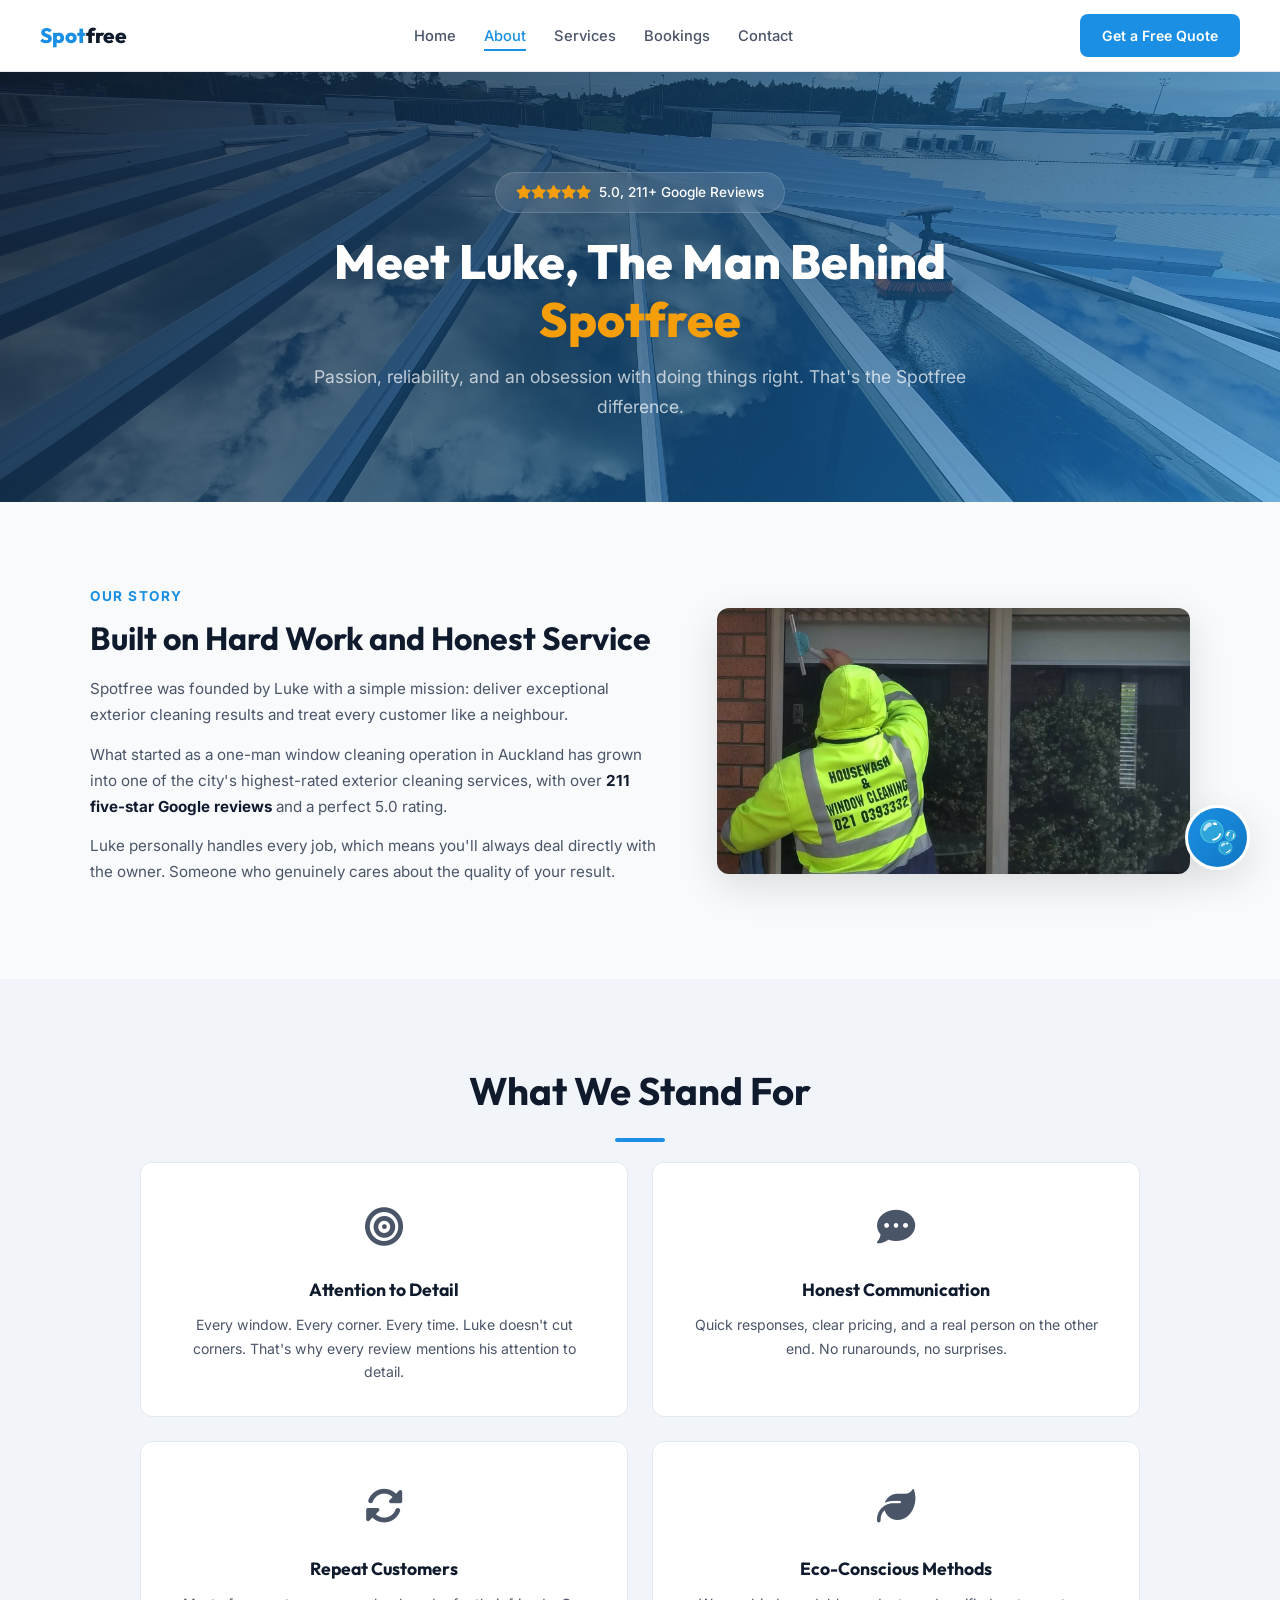
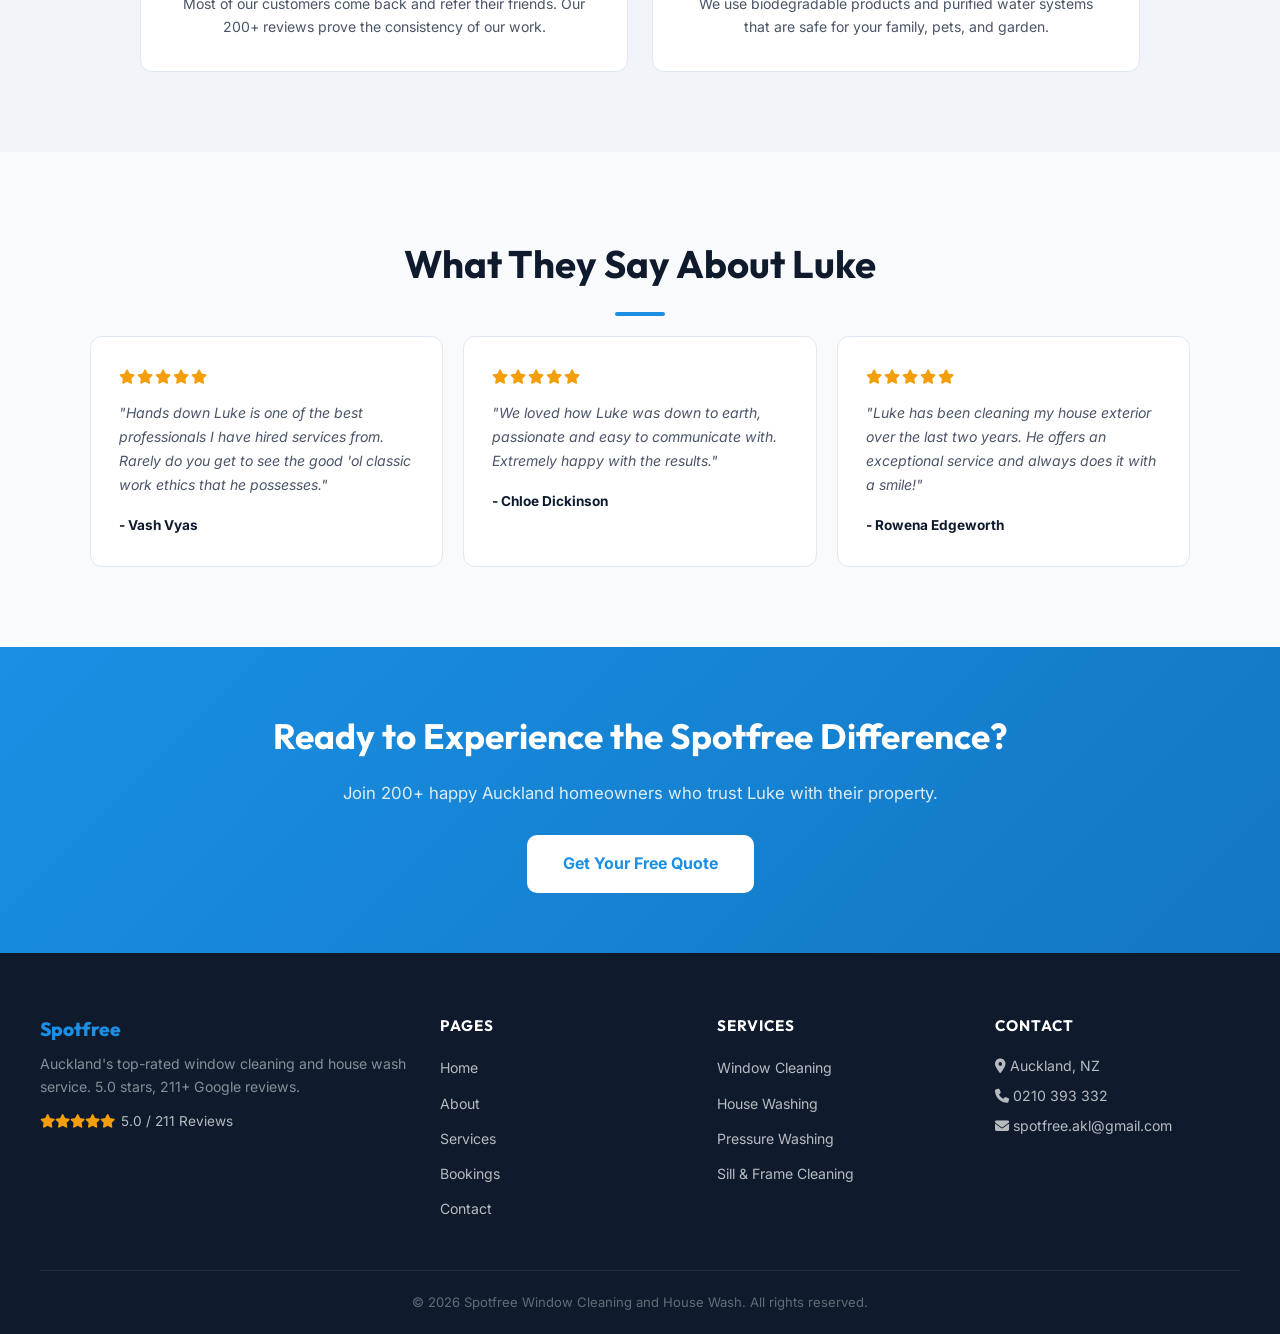
==== about/index.html @ b1c80ca0 "Initial commit of Spotfree 2.0" ====
<!DOCTYPE html>
<html lang="en">

<head>
    <meta charset="UTF-8">
    <meta name="viewport" content="width=device-width, initial-scale=1.0">
    <meta name="description"
        content="About Spotfree Window Cleaning. Meet Luke, Auckland's most trusted window cleaner. 5.0 stars, 211+ reviews. Learn our story.">
    <title>About | Spotfree Window Cleaning &amp; House Wash, Auckland</title>
    <link rel="preconnect" href="https://fonts.googleapis.com">
    <link rel="preconnect" href="https://fonts.gstatic.com" crossorigin>
    <link
        href="https://fonts.googleapis.com/css2?family=Inter:wght@300;400;500;600;700&family=Outfit:wght@400;600;700;800&display=swap"
        rel="stylesheet">
    <link rel="stylesheet" href="../shared.css">
    <link rel="stylesheet" href="https://cdnjs.cloudflare.com/ajax/libs/font-awesome/6.5.1/css/all.min.css" crossorigin="anonymous" referrerpolicy="no-referrer">
</head>

<body>
    <header class="site-header" id="site-header">
        <a href="../" class="logo">Spot<span>free</span></a>
        <nav>
            <ul class="nav-links">
                <li><a href="../">Home</a></li>
                <li><a href="../about/" class="active">About</a></li>
                <li><a href="../services/">Services</a></li>
                <li><a href="../bookings/">Bookings</a></li>
                <li><a href="../contact/">Contact</a></li>
            </ul>
        </nav>
        <a href="../contact/" class="header-cta">Get a Free Quote</a>
        <button class="hamburger" id="hamburger" aria-label="Open menu"><i class="fa-solid fa-bars"></i></button>
    </header>
    <nav class="mobile-nav" id="mobile-nav">
        <a href="../">Home</a><a href="../about/" class="active">About</a><a href="../services/">Services</a><a
            href="../bookings/">Bookings</a><a href="../contact/">Contact</a>
        <a href="../contact/" class="mobile-cta">Get a Free Quote</a>
    </nav>

    <!-- HERO -->
    <section class="page-hero">
        <div class="page-hero-content">
            <div class="hero-badge"><span class="stars"><i class="fa-solid fa-star"></i><i class="fa-solid fa-star"></i><i class="fa-solid fa-star"></i><i class="fa-solid fa-star"></i><i class="fa-solid fa-star"></i></span><span>5.0, 211+ Google Reviews</span></div>
            <h1>Meet Luke, The Man Behind <span class="accent">Spotfree</span></h1>
            <p>Passion, reliability, and an obsession with doing things right. That's the Spotfree difference.</p>
        </div>
    </section>

    <!-- STORY -->
    <section class="section">
        <div class="content-block">
            <div class="content-text fade-in">
                <span class="section-label">Our Story</span>
                <h2 class="content-heading">Built on Hard Work and Honest Service</h2>
                <p>Spotfree was founded by Luke with a simple mission: deliver exceptional exterior cleaning results and
                    treat every customer like a neighbour.</p>
                <p>What started as a one-man window cleaning operation in Auckland has grown into one of the city's
                    highest-rated exterior cleaning services, with over <strong>211 five-star Google reviews</strong>
                    and a perfect 5.0 rating.</p>
                <p>Luke personally handles every job, which means you'll always deal directly with the owner. Someone
                    who genuinely cares about the quality of your result.</p>
            </div>
            <div class="content-image fade-in-right">
                <img src="../images/real_entrance_09.jpg" alt="Luke from Spotfree at work cleaning windows"
                    loading="lazy">
            </div>
        </div>
    </section>

    <!-- VALUES -->
    <section class="section section-alt">
        <h2 class="section-title fade-in">What We Stand For</h2>
        <div class="accent-line"></div>
        <div class="values-grid">
            <div class="value-card fade-in">
                <div class="value-icon"><i class="fa-solid fa-bullseye"></i></div>
                <h3>Attention to Detail</h3>
                <p>Every window. Every corner. Every time. Luke doesn't cut corners. That's why every review mentions
                    his attention to detail.</p>
            </div>
            <div class="value-card fade-in">
                <div class="value-icon"><i class="fa-solid fa-comment-dots"></i></div>
                <h3>Honest Communication</h3>
                <p>Quick responses, clear pricing, and a real person on the other end. No runarounds, no surprises.</p>
            </div>
            <div class="value-card fade-in">
                <div class="value-icon"><i class="fa-solid fa-rotate"></i></div>
                <h3>Repeat Customers</h3>
                <p>Most of our customers come back and refer their friends. Our 200+ reviews prove the consistency of
                    our work.</p>
            </div>
            <div class="value-card fade-in">
                <div class="value-icon"><i class="fa-solid fa-leaf"></i></div>
                <h3>Eco-Conscious Methods</h3>
                <p>We use biodegradable products and purified water systems that are safe for your family, pets, and
                    garden.</p>
            </div>
        </div>
    </section>

    <!-- HIGHLIGHT REVIEWS -->
    <section class="section">
        <h2 class="section-title fade-in">What They Say About Luke</h2>
        <div class="accent-line"></div>
        <div class="testimonial-highlights">
            <div class="testimonial-card fade-in">
                <div class="review-card-stars"><i class="fa-solid fa-star"></i><i class="fa-solid fa-star"></i><i class="fa-solid fa-star"></i><i class="fa-solid fa-star"></i><i class="fa-solid fa-star"></i></div>
                <p>"Hands down Luke is one of the best professionals I have hired services from. Rarely do you get to
                    see the good 'ol classic work ethics that he possesses."</p>
                <strong>- Vash Vyas</strong>
            </div>
            <div class="testimonial-card fade-in">
                <div class="review-card-stars"><i class="fa-solid fa-star"></i><i class="fa-solid fa-star"></i><i class="fa-solid fa-star"></i><i class="fa-solid fa-star"></i><i class="fa-solid fa-star"></i></div>
                <p>"We loved how Luke was down to earth, passionate and easy to communicate with. Extremely happy with
                    the results."</p>
                <strong>- Chloe Dickinson</strong>
            </div>
            <div class="testimonial-card fade-in">
                <div class="review-card-stars"><i class="fa-solid fa-star"></i><i class="fa-solid fa-star"></i><i class="fa-solid fa-star"></i><i class="fa-solid fa-star"></i><i class="fa-solid fa-star"></i></div>
                <p>"Luke has been cleaning my house exterior over the last two years. He offers an exceptional service
                    and always does it with a smile!"</p>
                <strong>- Rowena Edgeworth</strong>
            </div>
        </div>
    </section>

    <!-- CTA -->
    <section class="cta-banner">
        <h2>Ready to Experience the Spotfree Difference?</h2>
        <p>Join 200+ happy Auckland homeowners who trust Luke with their property.</p>
        <a href="../contact/" class="btn-white">Get Your Free Quote</a>
    </section>

    <!-- FOOTER -->
    <footer class="site-footer">
        <div class="footer-grid">
            <div class="footer-brand">
                <div class="footer-logo">Spotfree</div>
                <p class="footer-tagline">Auckland's top-rated window cleaning and house wash service. 5.0 stars, 211+
                    Google reviews.</p>
                <div class="footer-rating"><span class="stars"><i class="fa-solid fa-star"></i><i class="fa-solid fa-star"></i><i class="fa-solid fa-star"></i><i class="fa-solid fa-star"></i><i class="fa-solid fa-star"></i></span><span>5.0 / 211 Reviews</span></div>
            </div>
            <div class="footer-nav">
                <h4 class="footer-heading">Pages</h4>
                <ul>
                    <li><a href="../">Home</a></li>
                    <li><a href="../about/">About</a></li>
                    <li><a href="../services/">Services</a></li>
                    <li><a href="../bookings/">Bookings</a></li>
                    <li><a href="../contact/">Contact</a></li>
                </ul>
            </div>
            <div class="footer-nav">
                <h4 class="footer-heading">Services</h4>
                <ul>
                    <li><a href="../services/">Window Cleaning</a></li>
                    <li><a href="../services/">House Washing</a></li>
                    <li><a href="../services/">Pressure Washing</a></li>
                    <li><a href="../services/">Sill & Frame Cleaning</a></li>
                </ul>
            </div>
            <div class="footer-contact">
                <h4 class="footer-heading">Contact</h4>
                <p><i class="fa-solid fa-location-dot"></i> Auckland, NZ</p>
                <p><i class="fa-solid fa-phone"></i> <a href="tel:0210393332">0210 393 332</a></p>
                <p><i class="fa-solid fa-envelope"></i> <a href="mailto:spotfree.akl@gmail.com">spotfree.akl@gmail.com</a></p>
                </div>
        </div>
        <div class="footer-bottom">
            <p>&copy; 2026 Spotfree Window Cleaning and House Wash. All rights reserved.</p>
        </div>
    </footer>
    <script src="../shared.js"></script>
</body>

</html>
---- shared.css ----
/* ═══════════════ DESIGN TOKENS ═══════════════ */
:root {
    --color-bg: #f8fafb;
    --color-dark: #0f1b2d;
    --color-accent: #1a8fe3;
    --color-accent-dark: #1277c4;
    --color-accent-light: #e8f4fd;
    --color-text: #4a5568;
    --color-heading: #0f1b2d;
    --color-white: #ffffff;
    --color-gold: #f59e0b;
    --color-gold-light: #fef3c7;
    --color-border: #e2e8f0;
    --color-card: #ffffff;
    --color-section-alt: #f1f5f9;
    --font-heading: 'Outfit', sans-serif;
    --font-body: 'Inter', sans-serif;
    --shadow-sm: 0 1px 3px rgba(0, 0, 0, 0.08);
    --shadow-md: 0 4px 16px rgba(0, 0, 0, 0.1);
    --shadow-lg: 0 12px 40px rgba(0, 0, 0, 0.12);
    --radius: 12px;
}

*,
*::before,
*::after {
    margin: 0;
    padding: 0;
    box-sizing: border-box;
}

html {
    scroll-behavior: smooth;
}

body {
    background: var(--color-bg);
    color: var(--color-text);
    font-family: var(--font-body);
    line-height: 1.7;
}

a {
    text-decoration: none;
    color: inherit;
}

img {
    max-width: 100%;
    display: block;
}

/* ═══════════════ SCROLL ANIMATIONS ═══════════════ */
.fade-in {
    opacity: 0;
    transform: translateY(30px);
    transition: opacity 0.7s ease, transform 0.7s ease;
}

.fade-in.visible {
    opacity: 1;
    transform: translateY(0);
}

.fade-in-left {
    opacity: 0;
    transform: translateX(-40px);
    transition: opacity 0.7s ease, transform 0.7s ease;
}

.fade-in-left.visible {
    opacity: 1;
    transform: translateX(0);
}

.fade-in-right {
    opacity: 0;
    transform: translateX(40px);
    transition: opacity 0.7s ease, transform 0.7s ease;
}

.fade-in-right.visible {
    opacity: 1;
    transform: translateX(0);
}

.scale-in {
    opacity: 0;
    transform: scale(0.92);
    transition: opacity 0.6s ease, transform 0.6s ease;
}

.scale-in.visible {
    opacity: 1;
    transform: scale(1);
}

/* ═══════════════ HEADER ═══════════════ */
.site-header {
    position: sticky;
    top: 0;
    z-index: 1000;
    background: rgba(255, 255, 255, 0.95);
    backdrop-filter: blur(12px);
    height: 72px;
    display: flex;
    align-items: center;
    justify-content: space-between;
    padding: 0 40px;
    border-bottom: 1px solid var(--color-border);
}

.logo {
    font-family: var(--font-heading);
    color: var(--color-accent);
    font-size: 1.3rem;
    font-weight: 800;
    white-space: nowrap;
}

.logo span {
    color: var(--color-heading);
}

.nav-links {
    display: flex;
    align-items: center;
    gap: 28px;
    list-style: none;
}

.nav-links a {
    font-size: 0.92rem;
    font-weight: 500;
    color: var(--color-text);
    padding-bottom: 4px;
    border-bottom: 2px solid transparent;
    transition: all 0.3s ease;
}

.nav-links a:hover,
.nav-links a.active {
    color: var(--color-accent);
    border-bottom-color: var(--color-accent);
}

.header-cta {
    background: var(--color-accent);
    color: var(--color-white);
    font-family: var(--font-body);
    font-weight: 600;
    font-size: 0.88rem;
    padding: 10px 22px;
    border: none;
    border-radius: 8px;
    cursor: pointer;
    transition: all 0.3s ease;
}

.header-cta:hover {
    background: var(--color-accent-dark);
    transform: translateY(-1px);
    box-shadow: var(--shadow-md);
}

.hamburger {
    display: none;
    background: none;
    border: none;
    color: var(--color-accent);
    font-size: 1.8rem;
    cursor: pointer;
    line-height: 1;
}

/* ═══════════════ MOBILE NAV ═══════════════ */
.mobile-nav {
    display: none;
    position: fixed;
    top: 72px;
    left: 0;
    right: 0;
    bottom: 0;
    background: var(--color-white);
    z-index: 999;
    flex-direction: column;
    align-items: center;
    justify-content: flex-start;
    overflow: hidden;
    max-height: 0;
    transition: max-height 0.4s ease;
}

.mobile-nav.open {
    max-height: calc(100vh - 72px);
}

.mobile-nav a {
    display: block;
    width: 100%;
    text-align: center;
    padding: 18px 16px;
    font-size: 1.1rem;
    color: var(--color-text);
    border-bottom: 1px solid var(--color-border);
    transition: all 0.3s ease;
}

.mobile-nav a:hover,
.mobile-nav a.active {
    color: var(--color-accent);
    background: var(--color-accent-light);
}

.mobile-nav .mobile-cta {
    display: block;
    width: calc(100% - 32px);
    margin: 20px 16px;
    background: var(--color-accent);
    color: var(--color-white);
    text-align: center;
    padding: 14px;
    font-weight: 700;
    border-radius: 8px;
}

@media (max-width: 768px) {

    .nav-links,
    .header-cta {
        display: none !important;
    }

    .hamburger {
        display: block;
    }

    .mobile-nav {
        display: flex;
    }

    .site-header {
        padding: 0 20px;
    }
}

/* ═══════════════ PAGE HERO ═══════════════ */
.page-hero {
    background-image: linear-gradient(135deg, rgba(15, 27, 45, 0.88) 0%, rgba(26, 143, 227, 0.55) 100%), url('images/real_house_03.jpg');
    background-position: center;
    background-size: cover;
    background-repeat: no-repeat;
    padding: 100px 40px 80px;
    text-align: center;
}

.page-hero-content {
    max-width: 700px;
    margin: 0 auto;
}

.page-hero h1 {
    font-family: var(--font-heading);
    color: var(--color-white);
    font-size: clamp(2rem, 4vw, 3rem);
    font-weight: 800;
    margin-bottom: 14px;
    line-height: 1.2;
}

.page-hero h1 .accent {
    color: var(--color-gold);
}

.page-hero p {
    color: rgba(255, 255, 255, 0.7);
    font-size: 1.1rem;
}

.hero-badge {
    display: inline-flex;
    align-items: center;
    gap: 8px;
    background: rgba(255, 255, 255, 0.1);
    backdrop-filter: blur(8px);
    border: 1px solid rgba(255, 255, 255, 0.15);
    border-radius: 50px;
    padding: 8px 20px;
    font-size: 0.85rem;
    color: var(--color-white);
    margin-bottom: 20px;
    font-weight: 500;
}

.hero-badge .stars {
    color: var(--color-gold);
}

/* ═══════════════ SECTIONS ═══════════════ */
.section {
    padding: 80px 40px;
}

.section-alt {
    background: var(--color-section-alt);
}

.section-title {
    font-family: var(--font-heading);
    color: var(--color-heading);
    font-size: clamp(1.8rem, 3vw, 2.5rem);
    text-align: center;
    margin-bottom: 10px;
    font-weight: 700;
}

.section-subtitle {
    text-align: center;
    color: var(--color-text);
    font-size: 1.05rem;
    margin-bottom: 48px;
    max-width: 600px;
    margin-left: auto;
    margin-right: auto;
}

.accent-line {
    width: 50px;
    height: 4px;
    background: var(--color-accent);
    margin: 14px auto 20px;
    border-radius: 2px;
}

.section-label {
    display: inline-block;
    font-size: 0.85rem;
    font-weight: 700;
    color: var(--color-accent);
    text-transform: uppercase;
    letter-spacing: 1.5px;
    margin-bottom: 10px;
}

/* ═══════════════ CONTENT BLOCKS ═══════════════ */
.content-block {
    max-width: 1100px;
    margin: 0 auto;
    display: grid;
    grid-template-columns: 1.2fr 1fr;
    gap: 60px;
    align-items: center;
}

.content-heading {
    font-family: var(--font-heading);
    color: var(--color-heading);
    font-size: clamp(1.6rem, 2.5vw, 2.2rem);
    font-weight: 700;
    margin-bottom: 18px;
    line-height: 1.25;
}

.content-text p {
    margin-bottom: 14px;
    font-size: 0.95rem;
}

.content-text p strong {
    color: var(--color-heading);
}

.content-image {
    border-radius: var(--radius);
    overflow: hidden;
    box-shadow: var(--shadow-lg);
}

.content-image img {
    width: 100%;
    height: auto;
    display: block;
}

@media (max-width: 768px) {
    .content-block {
        grid-template-columns: 1fr;
        gap: 30px;
    }
}

/* ═══════════════ VALUES GRID ═══════════════ */
.values-grid {
    max-width: 1000px;
    margin: 0 auto;
    display: grid;
    grid-template-columns: repeat(2, 1fr);
    gap: 24px;
}

.value-card {
    background: var(--color-white);
    border: 1px solid var(--color-border);
    border-radius: var(--radius);
    padding: 32px;
    text-align: center;
    transition: all 0.3s ease;
}

.value-card:hover {
    box-shadow: var(--shadow-md);
    transform: translateY(-3px);
}

.value-icon {
    font-size: 2.4rem;
    margin-bottom: 14px;
}

.value-card h3 {
    font-family: var(--font-heading);
    color: var(--color-heading);
    font-size: 1.1rem;
    font-weight: 700;
    margin-bottom: 8px;
}

.value-card p {
    font-size: 0.88rem;
    color: var(--color-text);
}

@media (max-width: 768px) {
    .values-grid {
        grid-template-columns: 1fr;
    }
}

/* ═══════════════ TESTIMONIAL HIGHLIGHTS ═══════════════ */
.testimonial-highlights {
    max-width: 1100px;
    margin: 0 auto;
    display: grid;
    grid-template-columns: repeat(3, 1fr);
    gap: 20px;
}

.testimonial-card {
    background: var(--color-white);
    border: 1px solid var(--color-border);
    border-radius: var(--radius);
    padding: 28px;
    transition: all 0.3s ease;
}

.testimonial-card:hover {
    box-shadow: var(--shadow-md);
}

.testimonial-card .review-card-stars {
    color: var(--color-gold);
    font-size: 0.9rem;
    margin-bottom: 12px;
    letter-spacing: 2px;
}

.testimonial-card p {
    font-size: 0.88rem;
    color: var(--color-text);
    font-style: italic;
    line-height: 1.7;
    margin-bottom: 14px;
}

.testimonial-card strong {
    color: var(--color-heading);
    font-size: 0.85rem;
}

@media (max-width: 768px) {
    .testimonial-highlights {
        grid-template-columns: 1fr;
    }
}

/* ═══════════════ SERVICE DETAIL ═══════════════ */
.service-detail {
    max-width: 1100px;
    margin: 0 auto;
    display: grid;
    grid-template-columns: 1.3fr 1fr;
    gap: 50px;
    align-items: start;
}

.service-detail.reverse {
    direction: rtl;
}

.service-detail.reverse>* {
    direction: ltr;
}

.service-detail-content {}

.service-detail-image {
    border-radius: var(--radius);
    overflow: hidden;
    box-shadow: var(--shadow-md);
    position: sticky;
    top: 100px;
}

.service-detail-image img {
    width: 100%;
    height: auto;
}

.service-features {
    list-style: none;
    margin: 20px 0;
}

.service-features li {
    padding: 8px 0 8px 28px;
    position: relative;
    font-size: 0.92rem;
}

.service-features li::before {
    content: '\f00c'; font-family: 'Font Awesome 6 Free'; font-weight: 900;
    position: absolute;
    left: 0;
    color: var(--color-accent);
    font-weight: 700;
}

.service-review {
    background: var(--color-accent-light);
    border-left: 4px solid var(--color-accent);
    padding: 20px 24px;
    border-radius: 0 var(--radius) var(--radius) 0;
    margin-top: 24px;
}

.service-review .review-card-stars {
    color: var(--color-gold);
    font-size: 0.85rem;
    margin-bottom: 8px;
    letter-spacing: 2px;
}

.service-review p {
    font-size: 0.88rem;
    font-style: italic;
    color: var(--color-text);
    line-height: 1.6;
    margin-bottom: 8px;
}

.service-review strong {
    color: var(--color-heading);
    font-size: 0.82rem;
}

@media (max-width: 768px) {
    .service-detail {
        grid-template-columns: 1fr;
    }

    .service-detail.reverse {
        direction: ltr;
    }

    .service-detail-image {
        position: static;
    }
}

/* ═══════════════ EXTRA SERVICES GRID ═══════════════ */
.extra-services-grid {
    max-width: 1000px;
    margin: 0 auto;
    display: grid;
    grid-template-columns: repeat(3, 1fr);
    gap: 24px;
}

.extra-service-card {
    background: var(--color-white);
    border: 1px solid var(--color-border);
    border-radius: var(--radius);
    padding: 32px;
    text-align: center;
    transition: all 0.3s ease;
}

.extra-service-card:hover {
    box-shadow: var(--shadow-md);
    transform: translateY(-3px);
}

.extra-service-card .service-icon {
    font-size: 2.4rem;
    margin-bottom: 14px;
}

.extra-service-card h3 {
    font-family: var(--font-heading);
    color: var(--color-heading);
    font-size: 1.05rem;
    font-weight: 700;
    margin-bottom: 8px;
}

.extra-service-card p {
    font-size: 0.88rem;
    color: var(--color-text);
}

@media (max-width: 768px) {
    .extra-services-grid {
        grid-template-columns: 1fr;
    }
}

/* ═══════════════ BOOKING PLACEHOLDER ═══════════════ */
.booking-placeholder {
    max-width: 600px;
    margin: 0 auto;
    text-align: center;
}

.booking-card {
    background: var(--color-white);
    border: 2px solid var(--color-border);
    border-radius: var(--radius);
    padding: 48px 40px;
    box-shadow: var(--shadow-md);
}

.booking-icon {
    font-size: 3rem;
    margin-bottom: 16px;
}

.booking-card h2 {
    font-family: var(--font-heading);
    color: var(--color-heading);
    font-size: 1.6rem;
    font-weight: 700;
    margin-bottom: 12px;
}

.booking-card p {
    font-size: 0.95rem;
    color: var(--color-text);
    margin-bottom: 24px;
}

.btn-accent-solid {
    display: inline-block;
    background: var(--color-accent);
    color: var(--color-white);
    font-family: var(--font-body);
    font-weight: 700;
    font-size: 1.05rem;
    padding: 15px 36px;
    border: none;
    border-radius: 10px;
    cursor: pointer;
    transition: all 0.3s ease;
}

.btn-accent-solid:hover {
    background: var(--color-accent-dark);
    transform: translateY(-2px);
    box-shadow: 0 8px 25px rgba(26, 143, 227, 0.3);
}

.booking-note {
    margin-top: 16px;
    font-size: 0.88rem;
    color: var(--color-text);
}

.text-link {
    color: var(--color-accent);
    font-weight: 600;
    border-bottom: 1px solid var(--color-accent);
    transition: opacity 0.3s;
}

.text-link:hover {
    opacity: 0.7;
}

/* ═══════════════ STEPS GRID ═══════════════ */
.steps-grid {
    max-width: 900px;
    margin: 0 auto;
    display: grid;
    grid-template-columns: repeat(3, 1fr);
    gap: 30px;
}

.step-card {
    text-align: center;
    padding: 24px;
}

.step-number {
    width: 56px;
    height: 56px;
    background: var(--color-accent);
    color: var(--color-white);
    font-family: var(--font-heading);
    font-size: 1.4rem;
    font-weight: 800;
    border-radius: 50%;
    display: flex;
    align-items: center;
    justify-content: center;
    margin: 0 auto 16px;
}

.step-card h3 {
    font-family: var(--font-heading);
    color: var(--color-heading);
    font-size: 1.05rem;
    font-weight: 700;
    margin-bottom: 8px;
}

.step-card p {
    font-size: 0.88rem;
    color: var(--color-text);
}

@media (max-width: 768px) {
    .steps-grid {
        grid-template-columns: 1fr;
    }
}

/* ═══════════════ CONTACT GRID ═══════════════ */
.contact-grid {
    max-width: 1100px;
    margin: 0 auto;
    display: grid;
    grid-template-columns: 1.4fr 1fr;
    gap: 50px;
}

.contact-form-wrapper {}

.form-subtext {
    font-size: 0.92rem;
    color: var(--color-text);
    margin-bottom: 28px;
}

.contact-form {
    display: flex;
    flex-direction: column;
    gap: 18px;
}

.form-group {
    display: flex;
    flex-direction: column;
    gap: 6px;
}

.form-group label {
    font-size: 0.85rem;
    font-weight: 600;
    color: var(--color-heading);
}

.form-group input,
.form-group select,
.form-group textarea {
    width: 100%;
    padding: 12px 16px;
    border: 1px solid var(--color-border);
    border-radius: 8px;
    font-family: var(--font-body);
    font-size: 0.92rem;
    color: var(--color-heading);
    background: var(--color-white);
    transition: border-color 0.3s ease;
}

.form-group input:focus,
.form-group select:focus,
.form-group textarea:focus {
    outline: none;
    border-color: var(--color-accent);
    box-shadow: 0 0 0 3px rgba(26, 143, 227, 0.1);
}

.form-group textarea {
    resize: vertical;
}

.form-row {
    display: grid;
    grid-template-columns: 1fr 1fr;
    gap: 18px;
}

.form-submit {
    width: 100%;
}

.form-status {
    margin-top: 12px;
}

.form-success {
    background: #ecfdf5;
    color: #065f46;
    padding: 14px 18px;
    border-radius: 8px;
    font-size: 0.9rem;
    font-weight: 500;
}

.form-error {
    background: #fef2f2;
    color: #991b1b;
    padding: 14px 18px;
    border-radius: 8px;
    font-size: 0.9rem;
    font-weight: 500;
}

@media (max-width: 768px) {
    .contact-grid {
        grid-template-columns: 1fr;
    }

    .form-row {
        grid-template-columns: 1fr;
    }
}

/* ═══════════════ CONTACT INFO ═══════════════ */
.contact-info {
    display: flex;
    flex-direction: column;
    gap: 18px;
}

.info-card {
    background: var(--color-white);
    border: 1px solid var(--color-border);
    border-radius: var(--radius);
    padding: 24px;
}

.info-card h3 {
    font-family: var(--font-heading);
    color: var(--color-heading);
    font-size: 1rem;
    font-weight: 700;
    margin-bottom: 8px;
}

.info-card p {
    font-size: 0.9rem;
    color: var(--color-text);
}

.info-phone {
    display: block;
    font-family: var(--font-heading);
    font-size: 1.5rem;
    font-weight: 800;
    color: var(--color-accent);
    margin-bottom: 6px;
    transition: opacity 0.3s;
}

.info-phone:hover {
    opacity: 0.7;
}

.info-review {
    border-left: 4px solid var(--color-gold);
}

.info-review .review-card-stars {
    color: var(--color-gold);
    font-size: 0.85rem;
    margin-bottom: 8px;
    letter-spacing: 2px;
}

.info-review-text {
    font-style: italic;
    font-size: 0.85rem !important;
    line-height: 1.6;
}

.info-review strong {
    color: var(--color-heading);
    font-size: 0.82rem;
}

/* ═══════════════ CTA BANNER ═══════════════ */
.cta-banner {
    background: linear-gradient(135deg, var(--color-accent) 0%, var(--color-accent-dark) 100%);
    padding: 60px 40px;
    text-align: center;
}

.cta-banner h2 {
    font-family: var(--font-heading);
    color: var(--color-white);
    font-size: clamp(1.6rem, 3vw, 2.2rem);
    margin-bottom: 12px;
    font-weight: 700;
}

.cta-banner p {
    color: rgba(255, 255, 255, 0.85);
    font-size: 1.05rem;
    margin-bottom: 28px;
}

.btn-white {
    display: inline-block;
    background: var(--color-white);
    color: var(--color-accent);
    font-family: var(--font-body);
    font-weight: 700;
    font-size: 1rem;
    padding: 15px 36px;
    border: none;
    border-radius: 10px;
    cursor: pointer;
    transition: all 0.3s ease;
}

.btn-white:hover {
    transform: translateY(-2px);
    box-shadow: 0 8px 25px rgba(0, 0, 0, 0.2);
}

/* ═══════════════ MAP ═══════════════ */
.map-section {
    padding: 0;
}

.map-section iframe {
    display: block;
    width: 100%;
    border: none;
}

/* ═══════════════ FOOTER ═══════════════ */
.site-footer {
    background: var(--color-dark);
    padding: 60px 40px 0;
    color: rgba(255, 255, 255, 0.7);
}

.footer-grid {
    display: grid;
    grid-template-columns: 1.5fr 1fr 1fr 1fr;
    gap: 2rem;
    max-width: 1200px;
    margin: 0 auto;
    padding-bottom: 40px;
}

.footer-brand .footer-logo {
    font-family: var(--font-heading);
    color: var(--color-accent);
    font-size: 1.2rem;
    font-weight: 800;
    margin-bottom: 8px;
}

.footer-brand .footer-tagline {
    font-size: 0.88rem;
    color: rgba(255, 255, 255, 0.5);
    line-height: 1.6;
}

.footer-heading {
    font-family: var(--font-heading);
    color: var(--color-white);
    font-size: 0.95rem;
    font-weight: 700;
    margin-bottom: 16px;
    text-transform: uppercase;
    letter-spacing: 1px;
}

.footer-nav ul {
    list-style: none;
}

.footer-nav ul li {
    margin-bottom: 8px;
}

.footer-nav a {
    font-size: 0.88rem;
    transition: color 0.3s ease;
}

.footer-nav a:hover {
    color: var(--color-accent);
}

.footer-contact p {
    font-size: 0.88rem;
    margin-bottom: 6px;
}

.footer-contact a {
    transition: color 0.3s;
}

.footer-contact a:hover {
    color: var(--color-accent);
}

.footer-rating {
    display: flex;
    align-items: center;
    gap: 6px;
    margin-top: 12px;
    font-size: 0.85rem;
}

.footer-rating .stars {
    color: var(--color-gold);
}

.footer-bottom {
    border-top: 1px solid rgba(255, 255, 255, 0.08);
    padding: 20px 0;
    text-align: center;
    font-size: 0.82rem;
    color: rgba(255, 255, 255, 0.35);
    max-width: 1200px;
    margin: 0 auto;
}

@media (max-width: 768px) {
    .footer-grid {
        grid-template-columns: 1fr;
        text-align: center;
    }

    .footer-rating {
        justify-content: center;
    }

    .section {
        padding: 60px 20px;
    }
}

/* ═══════════════ REVIEW CARD STARS (shared) ═══════════════ */
.review-card-stars {
    color: var(--color-gold);
    font-size: 0.95rem;
    margin-bottom: 12px;
    letter-spacing: 2px;
}

/* ═══════════════ FLOATING AI CHAT WIDGET ═══════════════ */
.floating-chat-btn {
    position: fixed;
    bottom: 30px;
    right: 30px;
    width: 65px;
    height: 65px;
    background: linear-gradient(135deg, var(--color-accent) 0%, var(--color-accent-dark) 100%);
    border-radius: 50%;
    display: flex;
    align-items: center;
    justify-content: center;
    color: var(--color-white);
    font-size: 32px;
    box-shadow: var(--shadow-lg);
    cursor: pointer;
    z-index: 9999;
    transition: all 0.3s cubic-bezier(0.175, 0.885, 0.32, 1.275);
    border: 3px solid var(--color-white);
}

.floating-chat-btn:hover {
    transform: scale(1.1) rotate(5deg);
    box-shadow: 0 15px 35px rgba(26, 143, 227, 0.4);
}

.chat-modal-overlay {
    position: fixed;
    inset: 0;
    background: rgba(15, 27, 45, 0.9);
    z-index: 10000;
    display: flex;
    align-items: center;
    justify-content: center;
    opacity: 0;
    pointer-events: none;
    backdrop-filter: blur(8px);
    -webkit-backdrop-filter: blur(8px);
    transition: opacity 0.4s ease;
}

.chat-modal-overlay.active {
    opacity: 1;
    pointer-events: auto;
}

.chat-modal-content {
    width: 100%;
    height: 100%;
    position: relative;
    transform: scale(0.95) translateY(20px);
    transition: all 0.4s cubic-bezier(0.175, 0.885, 0.32, 1.275);
    background: transparent;
}

.chat-modal-overlay.active .chat-modal-content {
    transform: scale(1) translateY(0);
}

.chat-modal-close {
    position: absolute;
    top: 25px;
    right: 35px;
    width: 55px;
    height: 55px;
    background: rgba(0, 0, 0, 0.6);
    border: 2px solid rgba(255, 255, 255, 0.4);
    border-radius: 50%;
    color: white;
    font-size: 28px;
    display: flex;
    align-items: center;
    justify-content: center;
    cursor: pointer;
    z-index: 10001;
    transition: all 0.2s ease;
}

.chat-modal-close:hover {
    background: var(--color-accent);
    transform: rotate(90deg);
}

.chat-modal-iframe {
    width: 100%;
    height: 100%;
    border: none;
    border-radius: 0;
}
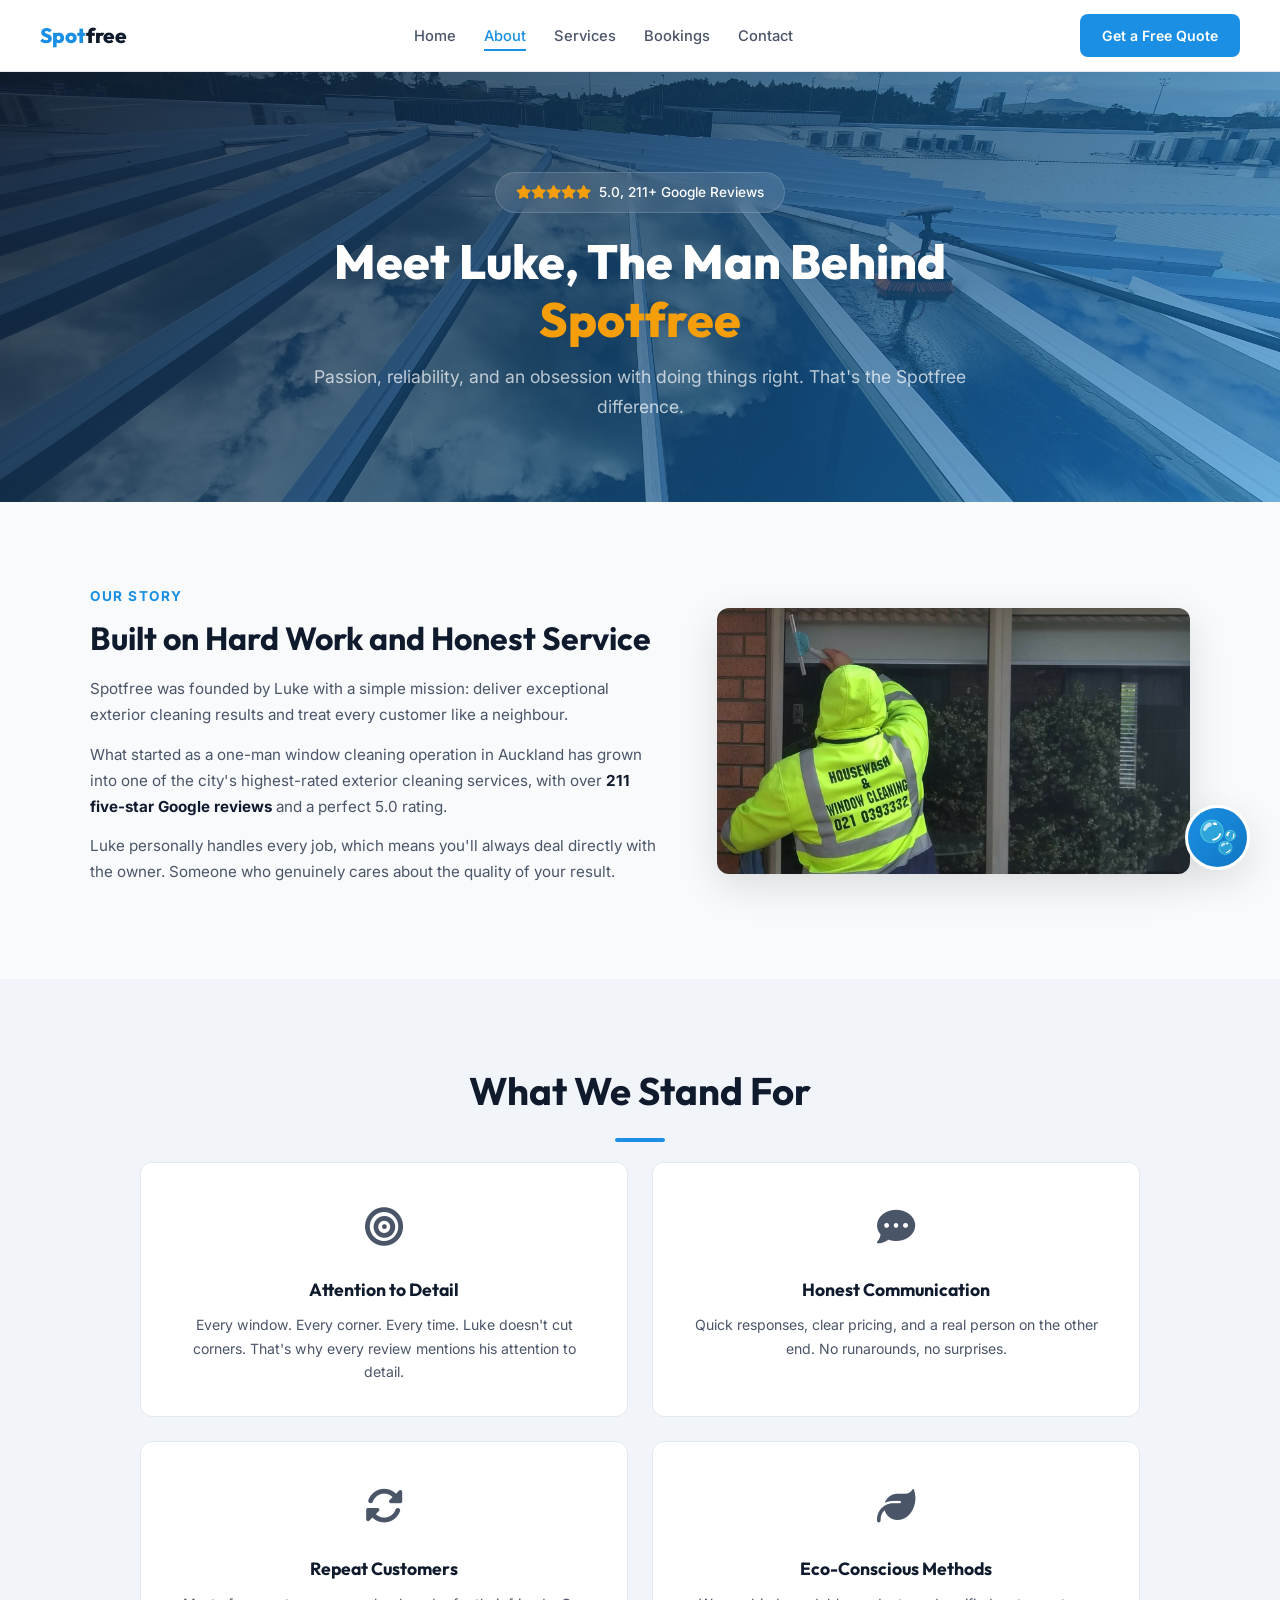
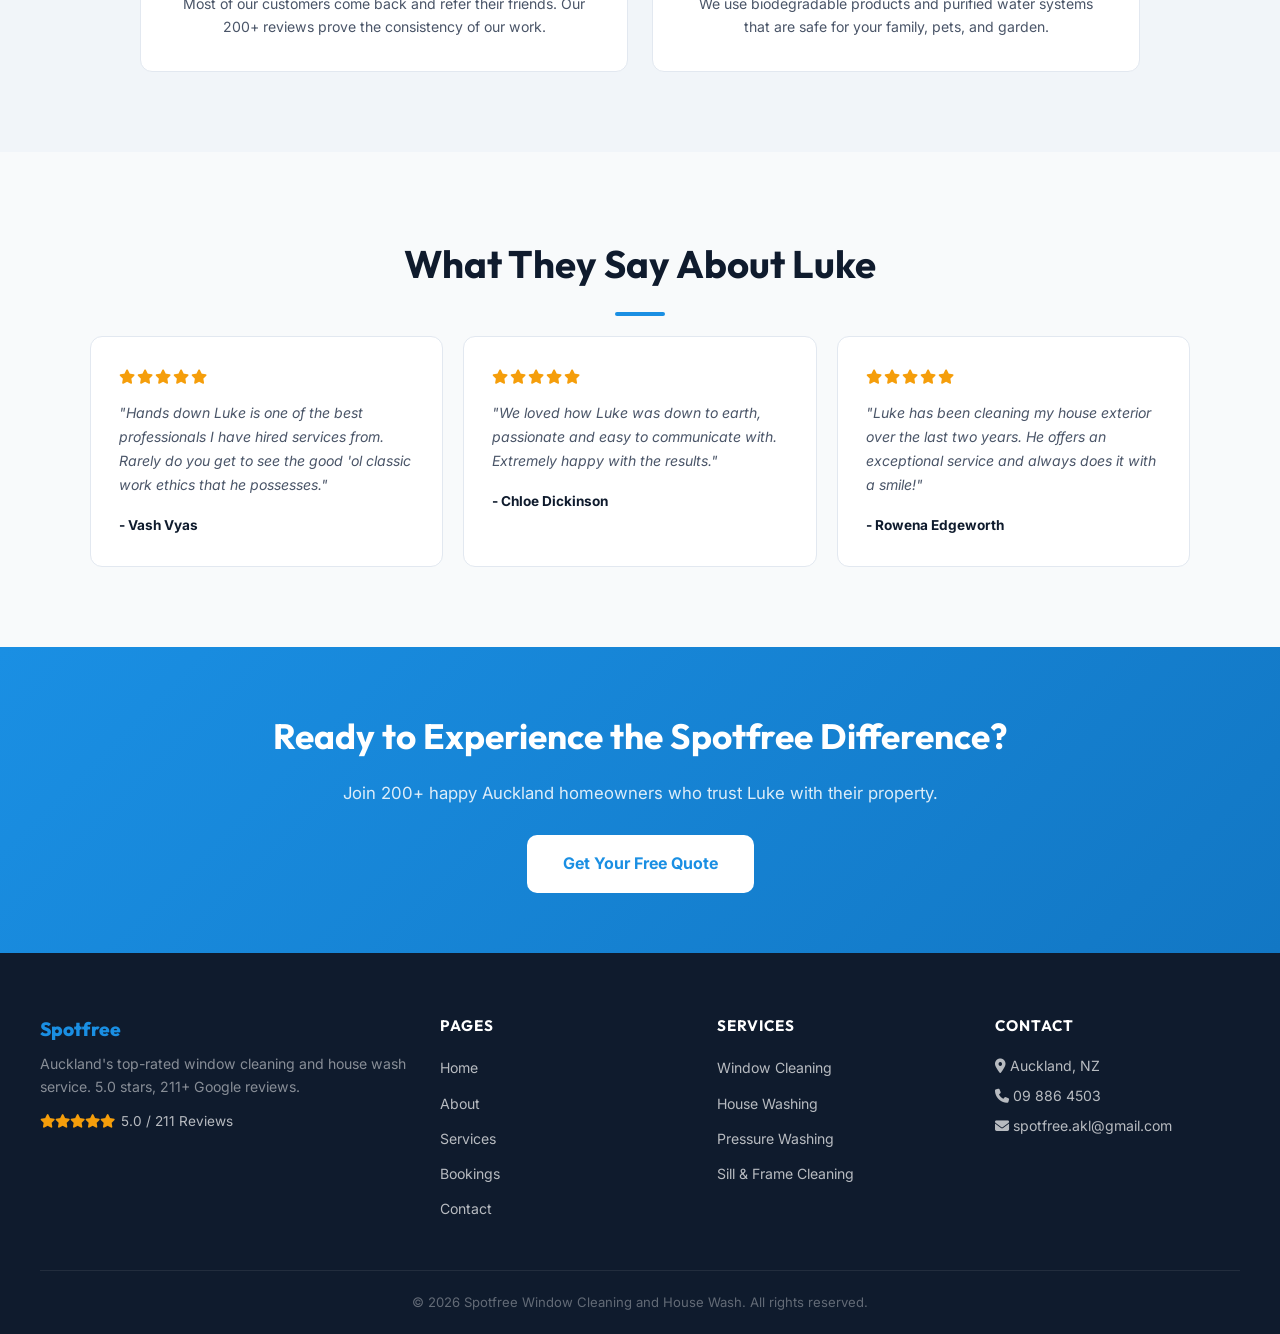
==== commit a642ea2a: "Update phone numbers to 09 886 4503 and add chatbot webhook logging" ====
--- a/about/index.html
+++ b/about/index.html
@@ -162,7 +162,7 @@
             <div class="footer-contact">
                 <h4 class="footer-heading">Contact</h4>
                 <p><i class="fa-solid fa-location-dot"></i> Auckland, NZ</p>
-                <p><i class="fa-solid fa-phone"></i> <a href="tel:0210393332">0210 393 332</a></p>
+                <p><i class="fa-solid fa-phone"></i> <a href="tel:098864503">09 886 4503</a></p>
                 <p><i class="fa-solid fa-envelope"></i> <a href="mailto:spotfree.akl@gmail.com">spotfree.akl@gmail.com</a></p>
                 </div>
         </div>
